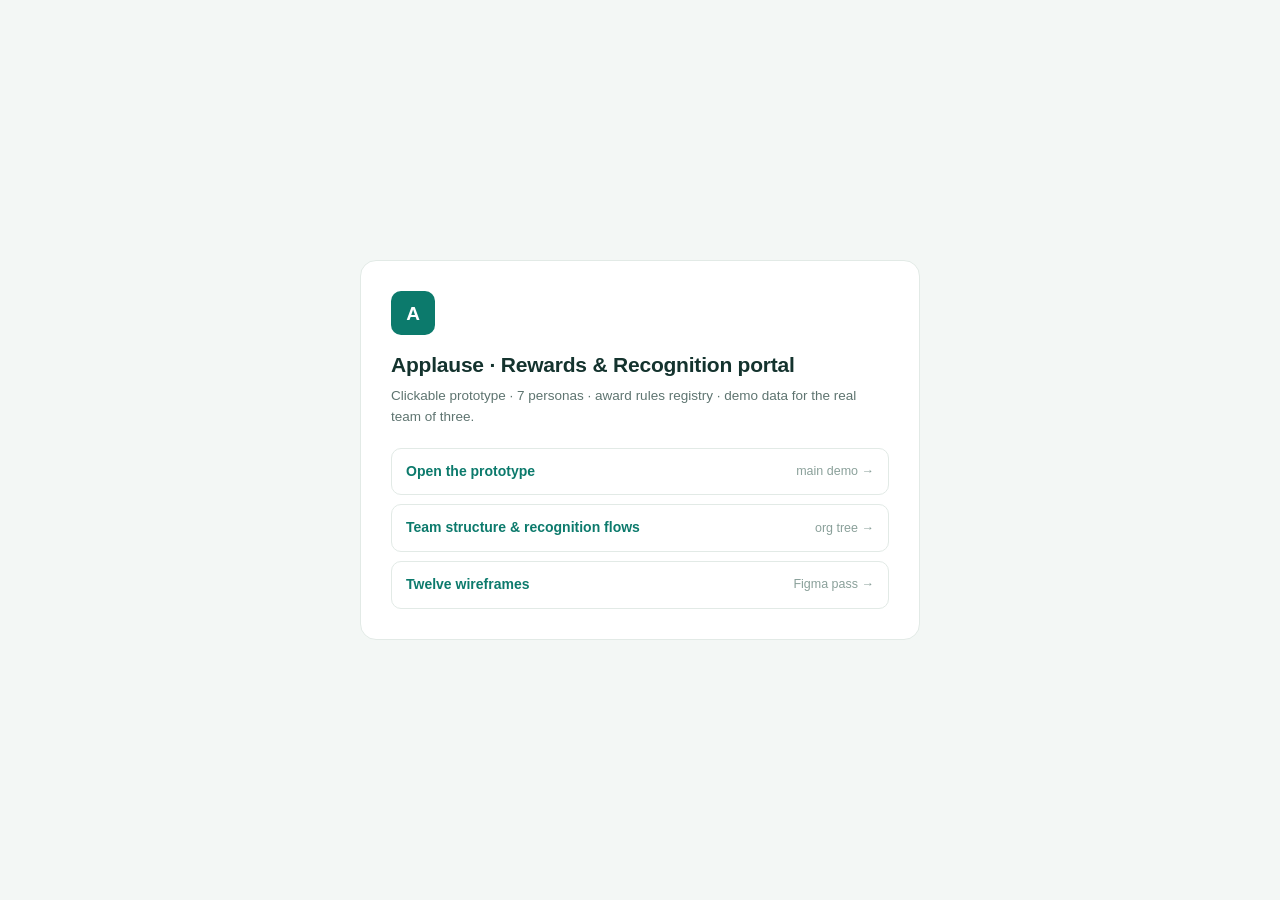
==== index.html @ 27d7c254 "RR portal: 7 personas on the real team, award rules registry, approval routes" ====
<!DOCTYPE html>
<html lang="en">
<head>
<meta charset="utf-8">
<meta name="viewport" content="width=device-width, initial-scale=1">
<title>RR portal — demo</title>
<style>
  *{box-sizing:border-box;margin:0;padding:0}
  body{
    min-height:100vh;display:grid;place-items:center;
    background:#F3F7F5;color:#14332E;
    font:400 15px/1.55 -apple-system,"Segoe UI",Roboto,Arial,sans-serif;
    padding:24px;
  }
  .card{background:#fff;border:1px solid #E2EAE6;border-radius:16px;max-width:560px;width:100%;padding:30px}
  .mark{width:44px;height:44px;border-radius:10px;background:#0C7A6C;color:#fff;display:grid;place-items:center;font-weight:800;font-size:19px}
  h1{font-size:21px;margin-top:14px;letter-spacing:-.01em}
  p.sub{color:#5E7470;font-size:13.5px;margin-top:4px}
  .links{display:grid;gap:9px;margin-top:20px}
  a{
    display:flex;justify-content:space-between;align-items:center;gap:10px;
    border:1px solid #E2EAE6;border-radius:10px;padding:12px 14px;text-decoration:none;
    color:#0C7A6C;font-weight:600;font-size:14px;
  }
  a:hover{background:#F0F7F5}
  a span{color:#8AA09A;font-weight:400;font-size:12.5px}
</style>
</head>
<body>
<div class="card">
  <span class="mark">A</span>
  <h1>Applause · Rewards &amp; Recognition portal</h1>
  <p class="sub">Clickable prototype · 7 personas · award rules registry · demo data for the real team of three.</p>
  <div class="links">
    <a href="rr-portal-prototype.html">Open the prototype <span>main demo →</span></a>
    <a href="team-structure.html">Team structure &amp; recognition flows <span>org tree →</span></a>
    <a href="rr-wireframes.html">Twelve wireframes <span>Figma pass →</span></a>
  </div>
</div>
</body>
</html>
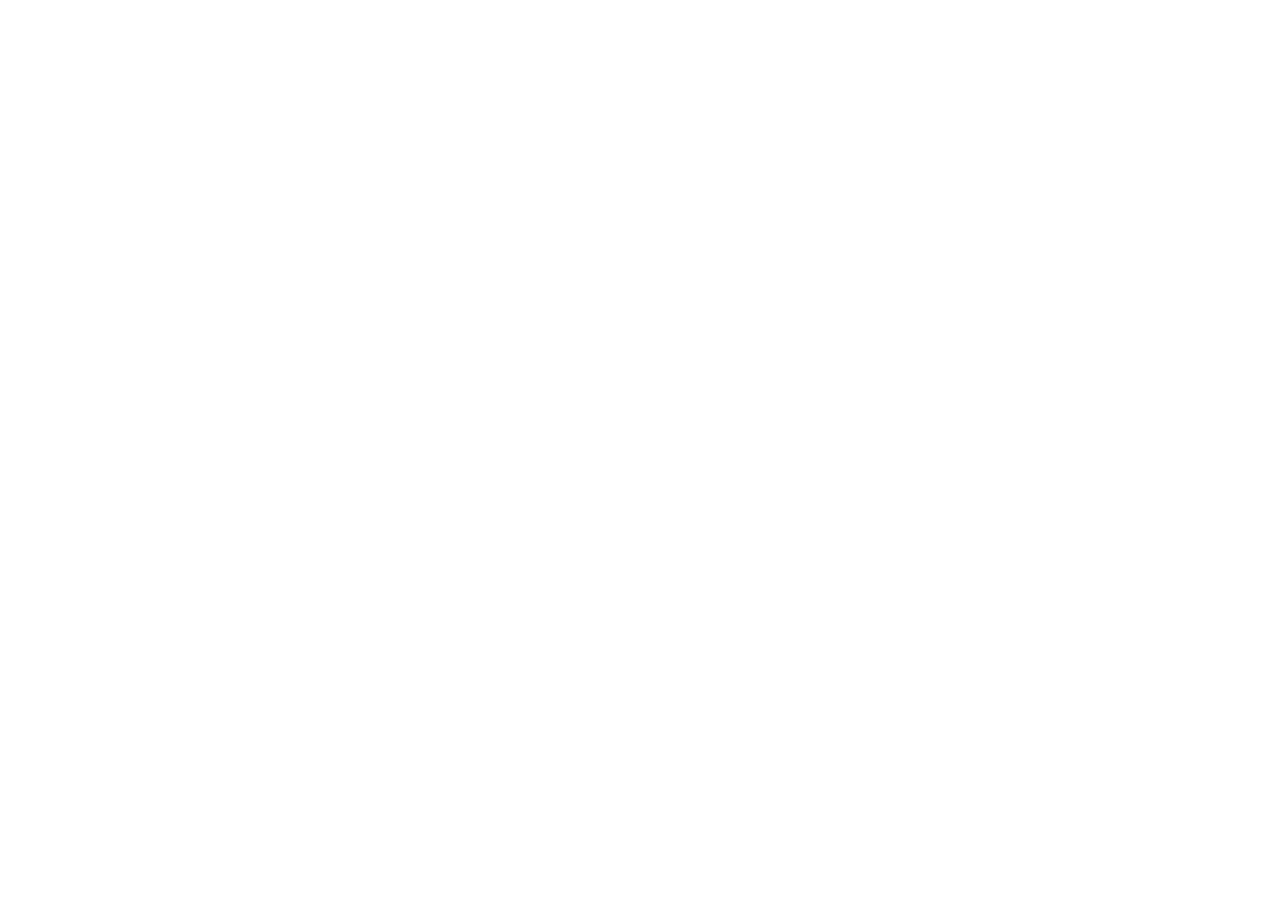
==== commit 8bc5a1dd: "New App: Applause React (top nav, dual palette) at root; legacy HTML moved to legacy/" ====
--- a/index.html
+++ b/index.html
@@ -1,41 +1,16 @@
-<!DOCTYPE html>
-<html lang="en">
-<head>
-<meta charset="utf-8">
-<meta name="viewport" content="width=device-width, initial-scale=1">
-<title>RR portal — demo</title>
-<style>
-  *{box-sizing:border-box;margin:0;padding:0}
-  body{
-    min-height:100vh;display:grid;place-items:center;
-    background:#F3F7F5;color:#14332E;
-    font:400 15px/1.55 -apple-system,"Segoe UI",Roboto,Arial,sans-serif;
-    padding:24px;
-  }
-  .card{background:#fff;border:1px solid #E2EAE6;border-radius:16px;max-width:560px;width:100%;padding:30px}
-  .mark{width:44px;height:44px;border-radius:10px;background:#0C7A6C;color:#fff;display:grid;place-items:center;font-weight:800;font-size:19px}
-  h1{font-size:21px;margin-top:14px;letter-spacing:-.01em}
-  p.sub{color:#5E7470;font-size:13.5px;margin-top:4px}
-  .links{display:grid;gap:9px;margin-top:20px}
-  a{
-    display:flex;justify-content:space-between;align-items:center;gap:10px;
-    border:1px solid #E2EAE6;border-radius:10px;padding:12px 14px;text-decoration:none;
-    color:#0C7A6C;font-weight:600;font-size:14px;
-  }
-  a:hover{background:#F0F7F5}
-  a span{color:#8AA09A;font-weight:400;font-size:12.5px}
-</style>
-</head>
-<body>
-<div class="card">
-  <span class="mark">A</span>
-  <h1>Applause · Rewards &amp; Recognition portal</h1>
-  <p class="sub">Clickable prototype · 7 personas · award rules registry · demo data for the real team of three.</p>
-  <div class="links">
-    <a href="rr-portal-prototype.html">Open the prototype <span>main demo →</span></a>
-    <a href="team-structure.html">Team structure &amp; recognition flows <span>org tree →</span></a>
-    <a href="rr-wireframes.html">Twelve wireframes <span>Figma pass →</span></a>
-  </div>
-</div>
-</body>
+<!doctype html>
+<html lang="<!-- figma:lang -->">
+  <head>
+    <!-- figma:head-start -->
+    <meta charset="UTF-8" />
+    <meta name="viewport" content="width=device-width, initial-scale=1.0" />
+    <title><!-- figma:title --></title>
+    <!-- figma:head-end -->
+  </head>
+  <body>
+    <!-- figma:body-start -->
+    <div id="root"></div>
+    <script type="module" src="/src/main.tsx"></script>
+    <!-- figma:body-end -->
+  </body>
 </html>
